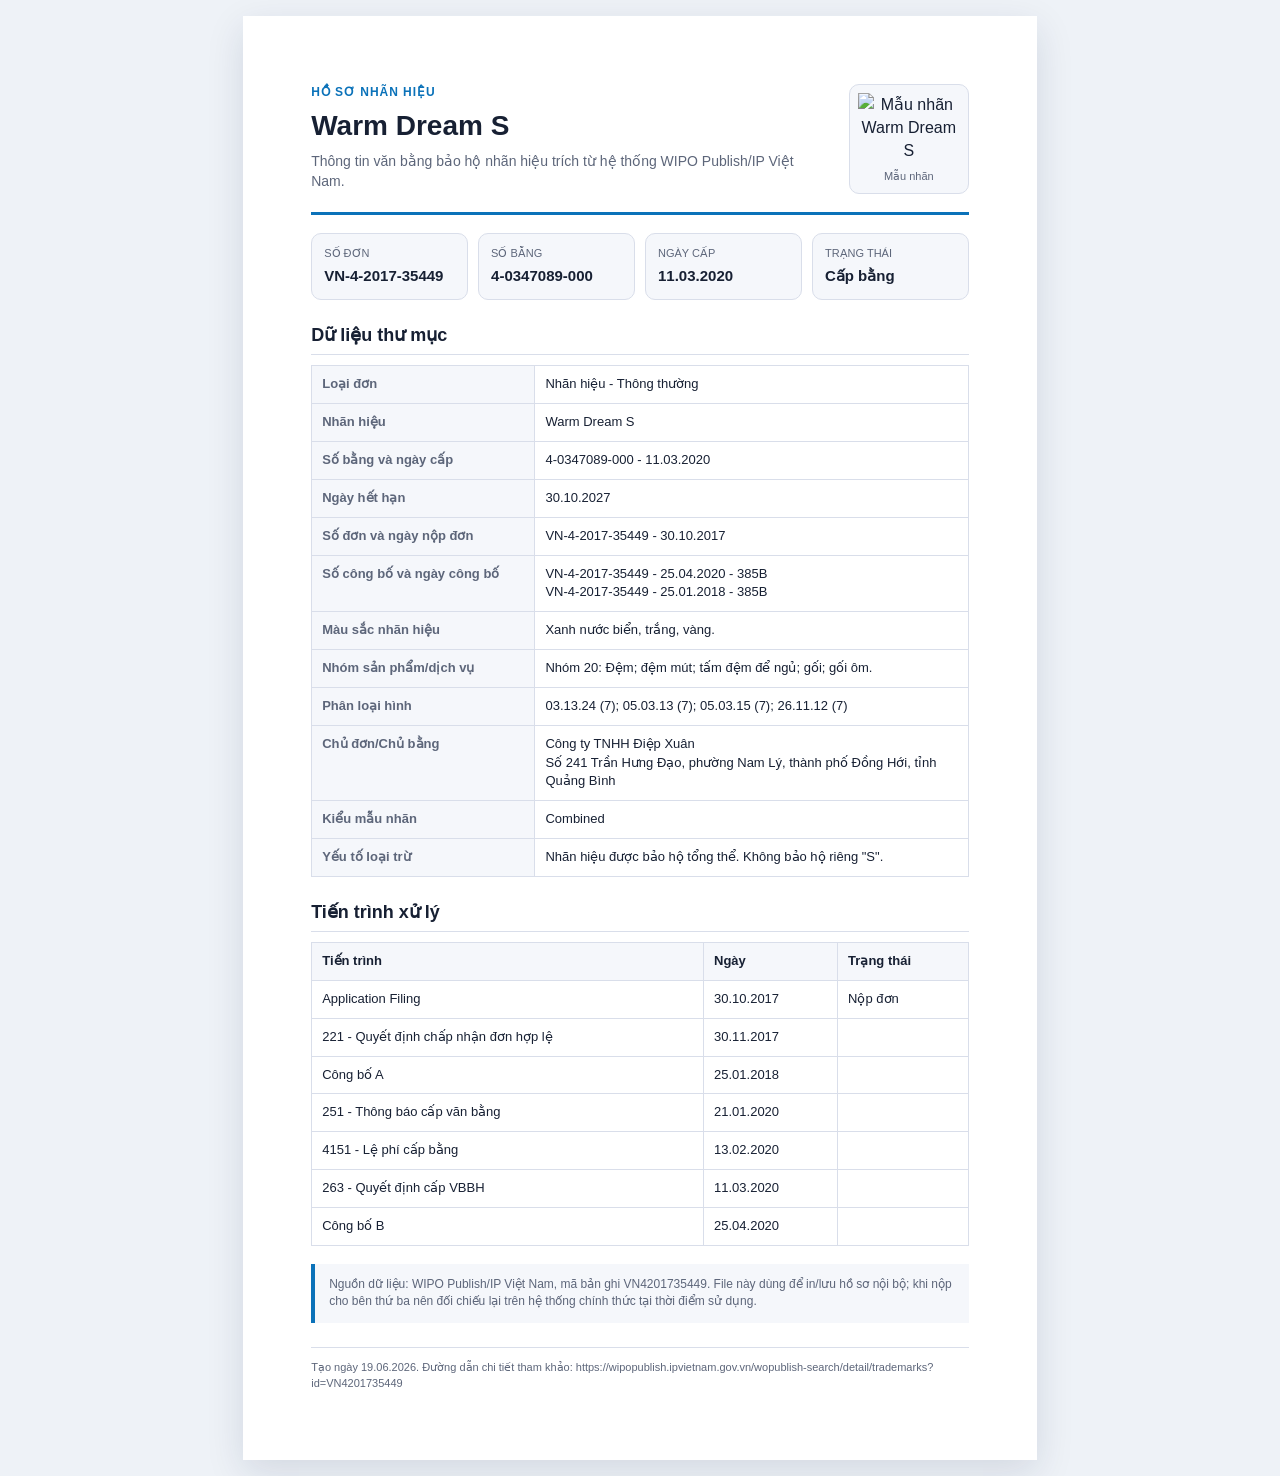
==== documents/trademark-registration.html @ f6feff12 "docs: add printable trademark registration" ====
<!doctype html>
<html lang="vi">
<head>
  <meta charset="utf-8">
  <meta name="viewport" content="width=device-width, initial-scale=1">
  <title>Thông tin văn bằng bảo hộ nhãn hiệu Warm Dream S</title>
  <style>
    :root {
      color-scheme: light;
      --ink: #172033;
      --muted: #5d667a;
      --line: #d9deea;
      --soft: #f5f7fb;
      --brand: #0b72b9;
    }

    * { box-sizing: border-box; }

    body {
      margin: 0;
      font-family: Arial, Helvetica, sans-serif;
      color: var(--ink);
      background: #eef2f7;
      line-height: 1.45;
    }

    .page {
      width: 210mm;
      min-height: 297mm;
      margin: 16px auto;
      padding: 18mm;
      background: #fff;
      box-shadow: 0 12px 36px rgba(20, 35, 70, 0.12);
    }

    .header {
      display: grid;
      grid-template-columns: 1fr 120px;
      gap: 24px;
      align-items: start;
      padding-bottom: 18px;
      border-bottom: 3px solid var(--brand);
    }

    .eyebrow {
      margin: 0 0 8px;
      color: var(--brand);
      font-size: 12px;
      font-weight: 700;
      letter-spacing: 0.08em;
      text-transform: uppercase;
    }

    h1 {
      margin: 0 0 8px;
      font-size: 28px;
      line-height: 1.2;
    }

    .subtitle {
      margin: 0;
      color: var(--muted);
      font-size: 14px;
    }

    .logo-box {
      border: 1px solid var(--line);
      border-radius: 10px;
      padding: 8px;
      text-align: center;
      background: var(--soft);
    }

    .logo-box img {
      display: block;
      max-width: 100%;
      height: auto;
      margin: 0 auto 6px;
    }

    .logo-box span {
      display: block;
      color: var(--muted);
      font-size: 11px;
    }

    .summary {
      display: grid;
      grid-template-columns: repeat(4, 1fr);
      gap: 10px;
      margin: 18px 0;
    }

    .summary-card {
      padding: 12px;
      border: 1px solid var(--line);
      border-radius: 10px;
      background: var(--soft);
    }

    .summary-card span {
      display: block;
      margin-bottom: 4px;
      color: var(--muted);
      font-size: 11px;
      text-transform: uppercase;
    }

    .summary-card strong {
      display: block;
      font-size: 15px;
    }

    h2 {
      margin: 22px 0 10px;
      padding-bottom: 6px;
      border-bottom: 1px solid var(--line);
      font-size: 18px;
    }

    table {
      width: 100%;
      border-collapse: collapse;
      margin: 8px 0 14px;
      font-size: 13px;
    }

    th, td {
      padding: 9px 10px;
      border: 1px solid var(--line);
      vertical-align: top;
    }

    th {
      width: 34%;
      color: var(--muted);
      background: var(--soft);
      text-align: left;
      font-weight: 700;
    }

    .events th {
      width: auto;
      color: var(--ink);
    }

    .note {
      margin: 18px 0 0;
      padding: 12px 14px;
      border-left: 4px solid var(--brand);
      background: var(--soft);
      color: var(--muted);
      font-size: 12px;
    }

    .footer {
      margin-top: 24px;
      padding-top: 12px;
      border-top: 1px solid var(--line);
      color: var(--muted);
      font-size: 11px;
    }

    @media print {
      body { background: #fff; }
      .page {
        width: auto;
        min-height: auto;
        margin: 0;
        padding: 0;
        box-shadow: none;
      }
      a { color: inherit; text-decoration: none; }
    }

    @page {
      size: A4;
      margin: 16mm;
    }
  </style>
</head>
<body>
  <main class="page">
    <header class="header">
      <div>
        <p class="eyebrow">Hồ sơ nhãn hiệu</p>
        <h1>Warm Dream S</h1>
        <p class="subtitle">Thông tin văn bằng bảo hộ nhãn hiệu trích từ hệ thống WIPO Publish/IP Việt Nam.</p>
      </div>
      <div class="logo-box">
        <img src="https://wipopublish.ipvietnam.gov.vn/wopublish-search/service/trademarks/application/VN4201735449/logo?noLogo=true" alt="Mẫu nhãn Warm Dream S">
        <span>Mẫu nhãn</span>
      </div>
    </header>

    <section class="summary" aria-label="Tóm tắt">
      <div class="summary-card"><span>Số đơn</span><strong>VN-4-2017-35449</strong></div>
      <div class="summary-card"><span>Số bằng</span><strong>4-0347089-000</strong></div>
      <div class="summary-card"><span>Ngày cấp</span><strong>11.03.2020</strong></div>
      <div class="summary-card"><span>Trạng thái</span><strong>Cấp bằng</strong></div>
    </section>

    <section>
      <h2>Dữ liệu thư mục</h2>
      <table>
        <tbody>
          <tr><th>Loại đơn</th><td>Nhãn hiệu - Thông thường</td></tr>
          <tr><th>Nhãn hiệu</th><td>Warm Dream S</td></tr>
          <tr><th>Số bằng và ngày cấp</th><td>4-0347089-000 - 11.03.2020</td></tr>
          <tr><th>Ngày hết hạn</th><td>30.10.2027</td></tr>
          <tr><th>Số đơn và ngày nộp đơn</th><td>VN-4-2017-35449 - 30.10.2017</td></tr>
          <tr><th>Số công bố và ngày công bố</th><td>VN-4-2017-35449 - 25.04.2020 - 385B<br>VN-4-2017-35449 - 25.01.2018 - 385B</td></tr>
          <tr><th>Màu sắc nhãn hiệu</th><td>Xanh nước biển, trắng, vàng.</td></tr>
          <tr><th>Nhóm sản phẩm/dịch vụ</th><td>Nhóm 20: Đệm; đệm mút; tấm đệm để ngủ; gối; gối ôm.</td></tr>
          <tr><th>Phân loại hình</th><td>03.13.24 (7); 05.03.13 (7); 05.03.15 (7); 26.11.12 (7)</td></tr>
          <tr><th>Chủ đơn/Chủ bằng</th><td>Công ty TNHH Điệp Xuân<br>Số 241 Trần Hưng Đạo, phường Nam Lý, thành phố Đồng Hới, tỉnh Quảng Bình</td></tr>
          <tr><th>Kiểu mẫu nhãn</th><td>Combined</td></tr>
          <tr><th>Yếu tố loại trừ</th><td>Nhãn hiệu được bảo hộ tổng thể. Không bảo hộ riêng "S".</td></tr>
        </tbody>
      </table>
    </section>

    <section>
      <h2>Tiến trình xử lý</h2>
      <table class="events">
        <thead>
          <tr><th>Tiến trình</th><th>Ngày</th><th>Trạng thái</th></tr>
        </thead>
        <tbody>
          <tr><td>Application Filing</td><td>30.10.2017</td><td>Nộp đơn</td></tr>
          <tr><td>221 - Quyết định chấp nhận đơn hợp lệ</td><td>30.11.2017</td><td></td></tr>
          <tr><td>Công bố A</td><td>25.01.2018</td><td></td></tr>
          <tr><td>251 - Thông báo cấp văn bằng</td><td>21.01.2020</td><td></td></tr>
          <tr><td>4151 - Lệ phí cấp bằng</td><td>13.02.2020</td><td></td></tr>
          <tr><td>263 - Quyết định cấp VBBH</td><td>11.03.2020</td><td></td></tr>
          <tr><td>Công bố B</td><td>25.04.2020</td><td></td></tr>
        </tbody>
      </table>
    </section>

    <p class="note">Nguồn dữ liệu: WIPO Publish/IP Việt Nam, mã bản ghi VN4201735449. File này dùng để in/lưu hồ sơ nội bộ; khi nộp cho bên thứ ba nên đối chiếu lại trên hệ thống chính thức tại thời điểm sử dụng.</p>

    <footer class="footer">
      Tạo ngày 19.06.2026. Đường dẫn chi tiết tham khảo: https://wipopublish.ipvietnam.gov.vn/wopublish-search/detail/trademarks?id=VN4201735449
    </footer>
  </main>
</body>
</html>
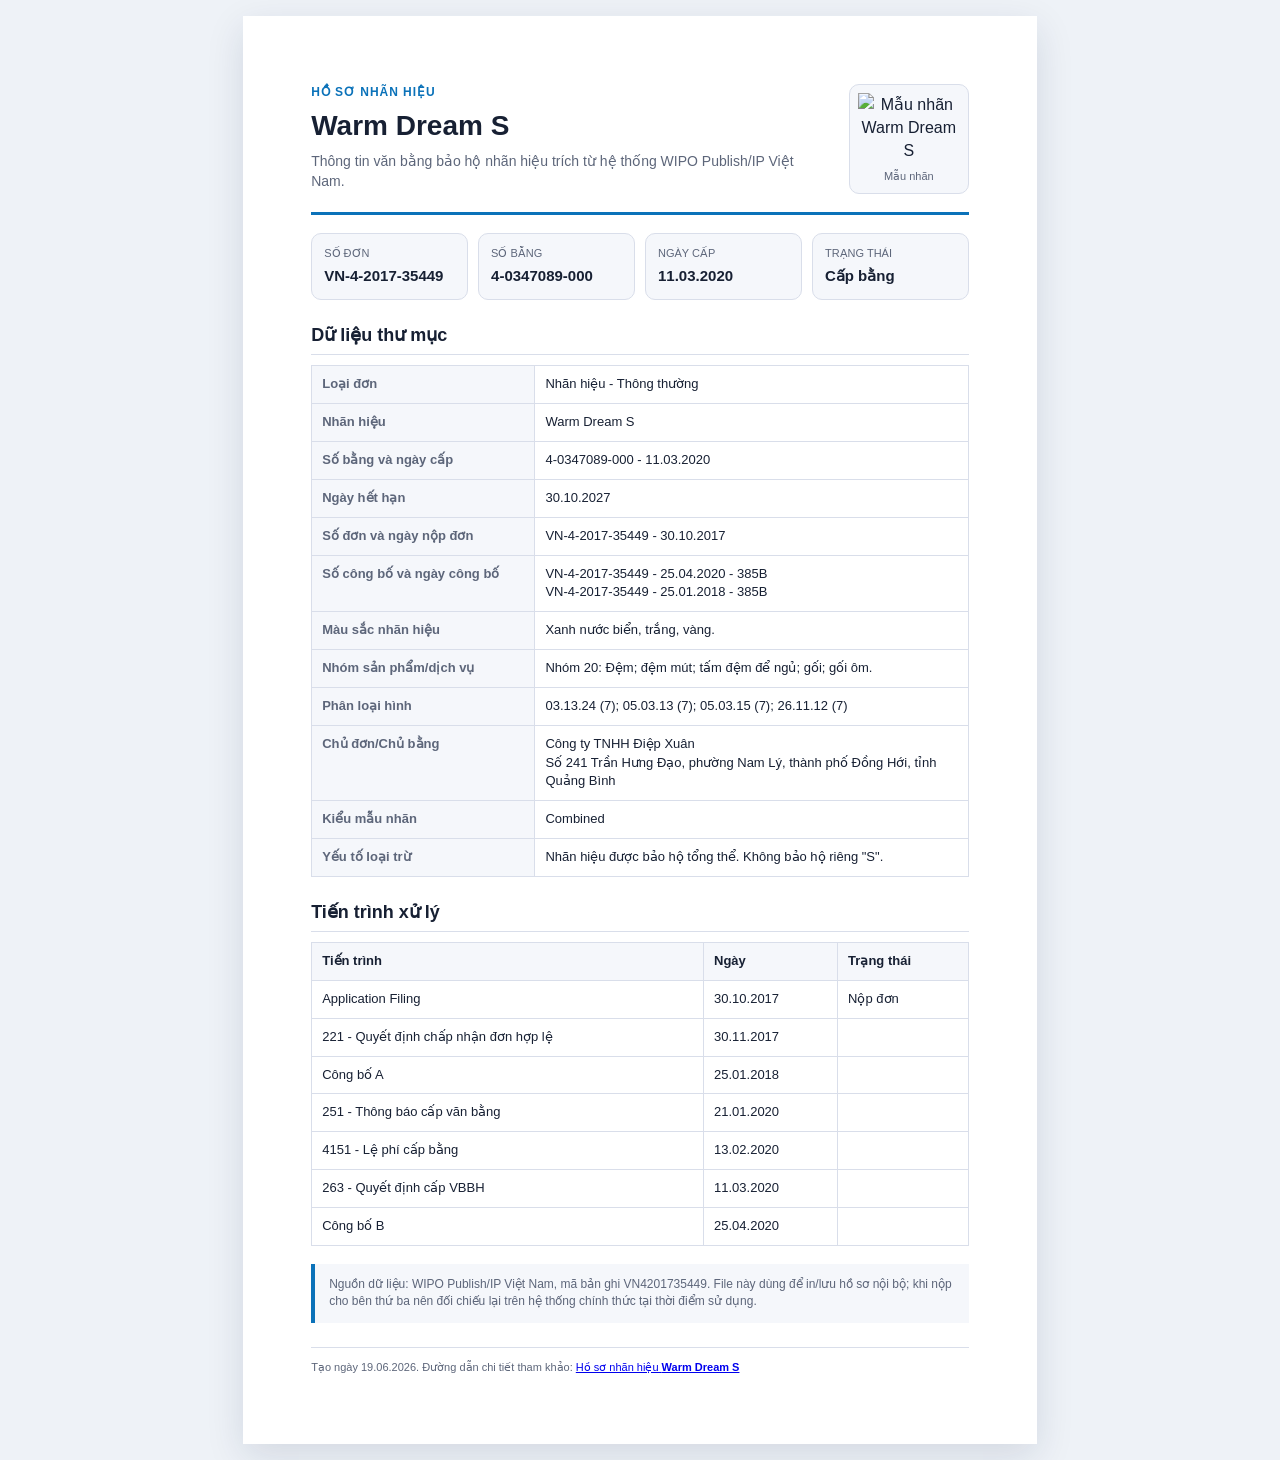
==== commit c9fc2891: "Update trademark-registration.html" ====
--- a/documents/trademark-registration.html
+++ b/documents/trademark-registration.html
@@ -241,7 +241,10 @@
     <p class="note">Nguồn dữ liệu: WIPO Publish/IP Việt Nam, mã bản ghi VN4201735449. File này dùng để in/lưu hồ sơ nội bộ; khi nộp cho bên thứ ba nên đối chiếu lại trên hệ thống chính thức tại thời điểm sử dụng.</p>
 
     <footer class="footer">
-      Tạo ngày 19.06.2026. Đường dẫn chi tiết tham khảo: https://wipopublish.ipvietnam.gov.vn/wopublish-search/detail/trademarks?id=VN4201735449
+      Tạo ngày 19.06.2026. Đường dẫn chi tiết tham khảo: 
+      <a href="https://wipopublish.ipvietnam.gov.vn/wopublish-search/public/detail/trademarks?id=VN4201735449">
+        Hồ sơ nhãn hiệu <b>Warm Dream S</b>
+      </a>
     </footer>
   </main>
 </body>
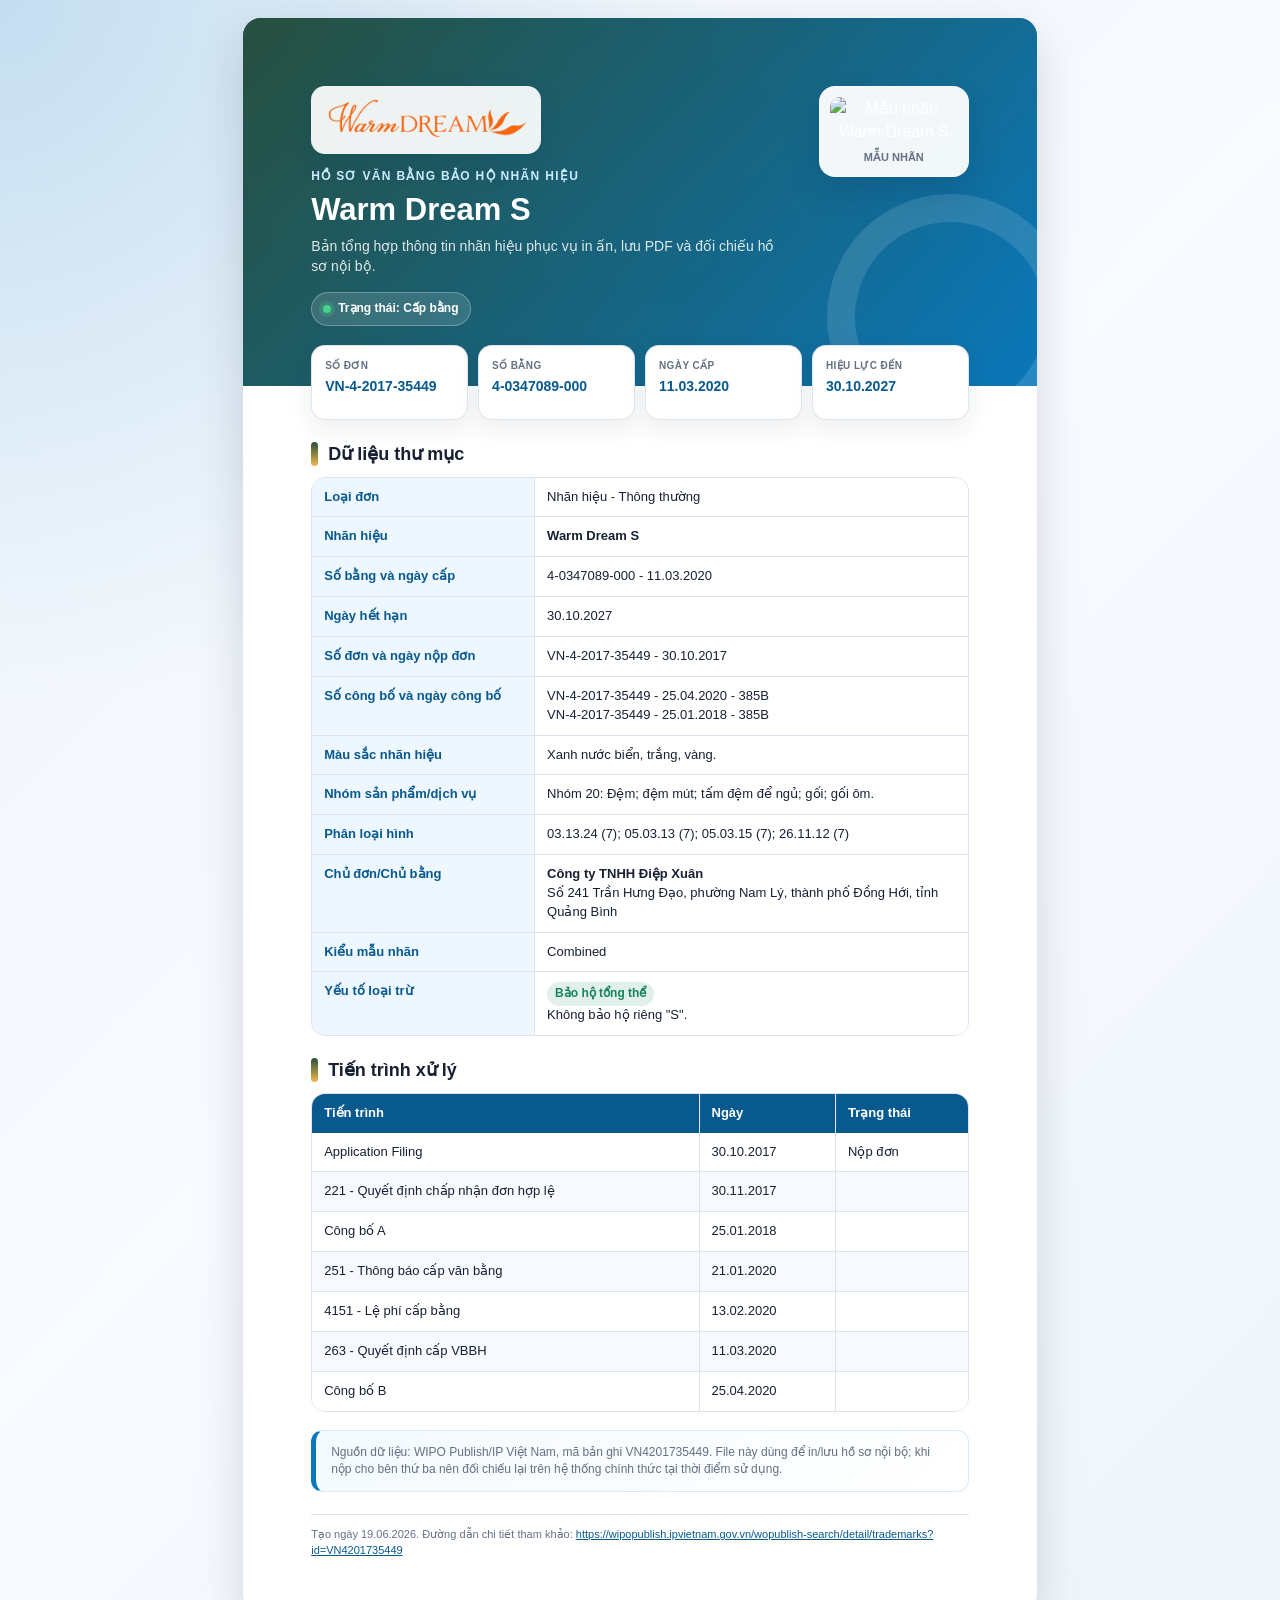
==== commit 9391927e: "docs: style trademark print document" ====
--- a/documents/trademark-registration.html
+++ b/documents/trademark-registration.html
@@ -8,10 +8,15 @@
     :root {
       color-scheme: light;
       --ink: #172033;
-      --muted: #5d667a;
-      --line: #d9deea;
-      --soft: #f5f7fb;
-      --brand: #0b72b9;
+      --muted: #647084;
+      --line: #dce3ef;
+      --soft: #f6f9fd;
+      --soft-2: #eef6ff;
+      --brand: #0877bd;
+      --brand-dark: #07598e;
+      --accent: #f2b84b;
+      --warm-green: #274f3d;
+      --success: #17845b;
     }
 
     * { box-sizing: border-box; }
@@ -20,146 +25,256 @@
       margin: 0;
       font-family: Arial, Helvetica, sans-serif;
       color: var(--ink);
-      background: #eef2f7;
+      background:
+        radial-gradient(circle at top left, rgba(8, 119, 189, 0.18), transparent 34%),
+        linear-gradient(135deg, #edf4fb 0%, #f8fbff 48%, #eef5fb 100%);
       line-height: 1.45;
     }
 
     .page {
       width: 210mm;
       min-height: 297mm;
-      margin: 16px auto;
-      padding: 18mm;
+      margin: 18px auto;
+      overflow: hidden;
       background: #fff;
-      box-shadow: 0 12px 36px rgba(20, 35, 70, 0.12);
-    }
-
-    .header {
+      border-radius: 18px;
+      box-shadow: 0 18px 48px rgba(23, 32, 51, 0.16);
+    }
+
+    .hero {
+      position: relative;
       display: grid;
-      grid-template-columns: 1fr 120px;
-      gap: 24px;
+      grid-template-columns: 1fr 150px;
+      gap: 26px;
       align-items: start;
-      padding-bottom: 18px;
-      border-bottom: 3px solid var(--brand);
+      padding: 18mm 18mm 16mm;
+      color: #fff;
+      background:
+        linear-gradient(135deg, rgba(39, 79, 61, 0.97), rgba(8, 119, 189, 0.88)),
+        linear-gradient(45deg, #274f3d, #0f8bd3);
+    }
+
+    .hero::after {
+      content: "";
+      position: absolute;
+      right: -36px;
+      bottom: -54px;
+      width: 190px;
+      height: 190px;
+      border: 28px solid rgba(255, 255, 255, 0.12);
+      border-radius: 50%;
+    }
+
+    .brand-logo {
+      display: block;
+      width: 230px;
+      max-width: 100%;
+      height: auto;
+      margin: 0 0 14px;
+      padding: 8px 12px;
+      border-radius: 14px;
+      background: rgba(255, 255, 255, 0.92);
+      box-shadow: 0 10px 24px rgba(7, 61, 104, 0.18);
     }
 
     .eyebrow {
       margin: 0 0 8px;
-      color: var(--brand);
+      color: #cbe9ff;
       font-size: 12px;
       font-weight: 700;
-      letter-spacing: 0.08em;
+      letter-spacing: 0.11em;
       text-transform: uppercase;
     }
 
     h1 {
       margin: 0 0 8px;
-      font-size: 28px;
-      line-height: 1.2;
+      font-size: 31px;
+      line-height: 1.12;
     }
 
     .subtitle {
+      max-width: 520px;
       margin: 0;
-      color: var(--muted);
+      color: rgba(255, 255, 255, 0.86);
       font-size: 14px;
     }
 
+    .status-pill {
+      display: inline-flex;
+      gap: 7px;
+      align-items: center;
+      margin-top: 16px;
+      padding: 7px 11px;
+      border: 1px solid rgba(255, 255, 255, 0.28);
+      border-radius: 999px;
+      background: rgba(255, 255, 255, 0.13);
+      color: #fff;
+      font-size: 12px;
+      font-weight: 700;
+    }
+
+    .status-dot {
+      width: 8px;
+      height: 8px;
+      border-radius: 999px;
+      background: #45d18d;
+      box-shadow: 0 0 0 4px rgba(69, 209, 141, 0.2);
+    }
+
     .logo-box {
-      border: 1px solid var(--line);
-      border-radius: 10px;
-      padding: 8px;
+      position: relative;
+      z-index: 1;
+      padding: 10px;
+      border: 1px solid rgba(255, 255, 255, 0.34);
+      border-radius: 16px;
       text-align: center;
-      background: var(--soft);
+      background: rgba(255, 255, 255, 0.95);
+      box-shadow: 0 16px 30px rgba(7, 61, 104, 0.22);
     }
 
     .logo-box img {
       display: block;
       max-width: 100%;
       height: auto;
-      margin: 0 auto 6px;
+      margin: 0 auto 7px;
+      border-radius: 10px;
     }
 
     .logo-box span {
       display: block;
       color: var(--muted);
       font-size: 11px;
-    }
+      font-weight: 700;
+      text-transform: uppercase;
+    }
+
+    .content { padding: 0 18mm 14mm; }
 
     .summary {
       display: grid;
       grid-template-columns: repeat(4, 1fr);
       gap: 10px;
-      margin: 18px 0;
+      margin: -11mm 0 17px;
+      position: relative;
+      z-index: 2;
     }
 
     .summary-card {
-      padding: 12px;
-      border: 1px solid var(--line);
-      border-radius: 10px;
-      background: var(--soft);
+      min-height: 75px;
+      padding: 13px;
+      border: 1px solid rgba(220, 227, 239, 0.9);
+      border-radius: 14px;
+      background: #fff;
+      box-shadow: 0 10px 24px rgba(23, 32, 51, 0.08);
     }
 
     .summary-card span {
       display: block;
-      margin-bottom: 4px;
+      margin-bottom: 5px;
       color: var(--muted);
-      font-size: 11px;
+      font-size: 10px;
+      font-weight: 700;
+      letter-spacing: 0.04em;
       text-transform: uppercase;
     }
 
     .summary-card strong {
       display: block;
-      font-size: 15px;
-    }
-
-    h2 {
-      margin: 22px 0 10px;
-      padding-bottom: 6px;
-      border-bottom: 1px solid var(--line);
+      color: var(--brand-dark);
+      font-size: 14px;
+      line-height: 1.25;
+    }
+
+    .section-title {
+      display: flex;
+      gap: 10px;
+      align-items: center;
+      margin: 21px 0 10px;
+      color: var(--ink);
       font-size: 18px;
+    }
+
+    .section-title::before {
+      content: "";
+      width: 7px;
+      height: 24px;
+      border-radius: 999px;
+      background: linear-gradient(180deg, var(--warm-green), var(--accent));
     }
 
     table {
       width: 100%;
-      border-collapse: collapse;
+      overflow: hidden;
+      border-collapse: separate;
+      border-spacing: 0;
       margin: 8px 0 14px;
+      border: 1px solid var(--line);
+      border-radius: 14px;
       font-size: 13px;
     }
 
     th, td {
-      padding: 9px 10px;
-      border: 1px solid var(--line);
+      padding: 10px 12px;
+      border-right: 1px solid var(--line);
+      border-bottom: 1px solid var(--line);
       vertical-align: top;
     }
+
+    tr:last-child th,
+    tr:last-child td { border-bottom: 0; }
+
+    th:last-child,
+    td:last-child { border-right: 0; }
 
     th {
       width: 34%;
-      color: var(--muted);
-      background: var(--soft);
+      color: var(--brand-dark);
+      background: var(--soft-2);
       text-align: left;
       font-weight: 700;
     }
 
-    .events th {
+    td { background: #fff; }
+
+    .events thead th {
       width: auto;
-      color: var(--ink);
+      color: #fff;
+      background: var(--brand-dark);
+    }
+
+    .events tbody tr:nth-child(even) td { background: var(--soft); }
+
+    .protected {
+      display: inline-block;
+      padding: 3px 8px;
+      border-radius: 999px;
+      background: rgba(23, 132, 91, 0.12);
+      color: var(--success);
+      font-size: 12px;
+      font-weight: 700;
     }
 
     .note {
       margin: 18px 0 0;
-      padding: 12px 14px;
-      border-left: 4px solid var(--brand);
-      background: var(--soft);
+      padding: 13px 15px;
+      border: 1px solid #d8e9f8;
+      border-left: 5px solid var(--brand);
+      border-radius: 12px;
+      background: linear-gradient(135deg, #f4faff, #fff);
       color: var(--muted);
       font-size: 12px;
     }
 
     .footer {
-      margin-top: 24px;
+      margin-top: 22px;
       padding-top: 12px;
       border-top: 1px solid var(--line);
       color: var(--muted);
       font-size: 11px;
-    }
+      word-break: break-word;
+    }
+
+    .footer a { color: var(--brand-dark); }
 
     @media print {
       body { background: #fff; }
@@ -167,25 +282,31 @@
         width: auto;
         min-height: auto;
         margin: 0;
-        padding: 0;
+        border-radius: 0;
         box-shadow: none;
       }
+      .hero { padding: 0 0 14mm; }
+      .brand-logo { box-shadow: none; }
+      .content { padding: 0; }
+      .summary { margin-top: -9mm; }
       a { color: inherit; text-decoration: none; }
     }
 
     @page {
       size: A4;
-      margin: 16mm;
+      margin: 14mm;
     }
   </style>
 </head>
 <body>
   <main class="page">
-    <header class="header">
+    <header class="hero">
       <div>
-        <p class="eyebrow">Hồ sơ nhãn hiệu</p>
+        <img class="brand-logo" src="../assets/warm-dream-logo.png" alt="Warm Dream logo">
+        <p class="eyebrow">Hồ sơ văn bằng bảo hộ nhãn hiệu</p>
         <h1>Warm Dream S</h1>
-        <p class="subtitle">Thông tin văn bằng bảo hộ nhãn hiệu trích từ hệ thống WIPO Publish/IP Việt Nam.</p>
+        <p class="subtitle">Bản tổng hợp thông tin nhãn hiệu phục vụ in ấn, lưu PDF và đối chiếu hồ sơ nội bộ.</p>
+        <div class="status-pill"><span class="status-dot"></span>Trạng thái: Cấp bằng</div>
       </div>
       <div class="logo-box">
         <img src="https://wipopublish.ipvietnam.gov.vn/wopublish-search/service/trademarks/application/VN4201735449/logo?noLogo=true" alt="Mẫu nhãn Warm Dream S">
@@ -193,59 +314,58 @@
       </div>
     </header>
 
-    <section class="summary" aria-label="Tóm tắt">
-      <div class="summary-card"><span>Số đơn</span><strong>VN-4-2017-35449</strong></div>
-      <div class="summary-card"><span>Số bằng</span><strong>4-0347089-000</strong></div>
-      <div class="summary-card"><span>Ngày cấp</span><strong>11.03.2020</strong></div>
-      <div class="summary-card"><span>Trạng thái</span><strong>Cấp bằng</strong></div>
-    </section>
-
-    <section>
-      <h2>Dữ liệu thư mục</h2>
-      <table>
-        <tbody>
-          <tr><th>Loại đơn</th><td>Nhãn hiệu - Thông thường</td></tr>
-          <tr><th>Nhãn hiệu</th><td>Warm Dream S</td></tr>
-          <tr><th>Số bằng và ngày cấp</th><td>4-0347089-000 - 11.03.2020</td></tr>
-          <tr><th>Ngày hết hạn</th><td>30.10.2027</td></tr>
-          <tr><th>Số đơn và ngày nộp đơn</th><td>VN-4-2017-35449 - 30.10.2017</td></tr>
-          <tr><th>Số công bố và ngày công bố</th><td>VN-4-2017-35449 - 25.04.2020 - 385B<br>VN-4-2017-35449 - 25.01.2018 - 385B</td></tr>
-          <tr><th>Màu sắc nhãn hiệu</th><td>Xanh nước biển, trắng, vàng.</td></tr>
-          <tr><th>Nhóm sản phẩm/dịch vụ</th><td>Nhóm 20: Đệm; đệm mút; tấm đệm để ngủ; gối; gối ôm.</td></tr>
-          <tr><th>Phân loại hình</th><td>03.13.24 (7); 05.03.13 (7); 05.03.15 (7); 26.11.12 (7)</td></tr>
-          <tr><th>Chủ đơn/Chủ bằng</th><td>Công ty TNHH Điệp Xuân<br>Số 241 Trần Hưng Đạo, phường Nam Lý, thành phố Đồng Hới, tỉnh Quảng Bình</td></tr>
-          <tr><th>Kiểu mẫu nhãn</th><td>Combined</td></tr>
-          <tr><th>Yếu tố loại trừ</th><td>Nhãn hiệu được bảo hộ tổng thể. Không bảo hộ riêng "S".</td></tr>
-        </tbody>
-      </table>
-    </section>
-
-    <section>
-      <h2>Tiến trình xử lý</h2>
-      <table class="events">
-        <thead>
-          <tr><th>Tiến trình</th><th>Ngày</th><th>Trạng thái</th></tr>
-        </thead>
-        <tbody>
-          <tr><td>Application Filing</td><td>30.10.2017</td><td>Nộp đơn</td></tr>
-          <tr><td>221 - Quyết định chấp nhận đơn hợp lệ</td><td>30.11.2017</td><td></td></tr>
-          <tr><td>Công bố A</td><td>25.01.2018</td><td></td></tr>
-          <tr><td>251 - Thông báo cấp văn bằng</td><td>21.01.2020</td><td></td></tr>
-          <tr><td>4151 - Lệ phí cấp bằng</td><td>13.02.2020</td><td></td></tr>
-          <tr><td>263 - Quyết định cấp VBBH</td><td>11.03.2020</td><td></td></tr>
-          <tr><td>Công bố B</td><td>25.04.2020</td><td></td></tr>
-        </tbody>
-      </table>
-    </section>
-
-    <p class="note">Nguồn dữ liệu: WIPO Publish/IP Việt Nam, mã bản ghi VN4201735449. File này dùng để in/lưu hồ sơ nội bộ; khi nộp cho bên thứ ba nên đối chiếu lại trên hệ thống chính thức tại thời điểm sử dụng.</p>
-
-    <footer class="footer">
-      Tạo ngày 19.06.2026. Đường dẫn chi tiết tham khảo: 
-      <a href="https://wipopublish.ipvietnam.gov.vn/wopublish-search/public/detail/trademarks?id=VN4201735449">
-        Hồ sơ nhãn hiệu <b>Warm Dream S</b>
-      </a>
-    </footer>
+    <div class="content">
+      <section class="summary" aria-label="Tóm tắt">
+        <div class="summary-card"><span>Số đơn</span><strong>VN-4-2017-35449</strong></div>
+        <div class="summary-card"><span>Số bằng</span><strong>4-0347089-000</strong></div>
+        <div class="summary-card"><span>Ngày cấp</span><strong>11.03.2020</strong></div>
+        <div class="summary-card"><span>Hiệu lực đến</span><strong>30.10.2027</strong></div>
+      </section>
+
+      <section>
+        <h2 class="section-title">Dữ liệu thư mục</h2>
+        <table>
+          <tbody>
+            <tr><th>Loại đơn</th><td>Nhãn hiệu - Thông thường</td></tr>
+            <tr><th>Nhãn hiệu</th><td><strong>Warm Dream S</strong></td></tr>
+            <tr><th>Số bằng và ngày cấp</th><td>4-0347089-000 - 11.03.2020</td></tr>
+            <tr><th>Ngày hết hạn</th><td>30.10.2027</td></tr>
+            <tr><th>Số đơn và ngày nộp đơn</th><td>VN-4-2017-35449 - 30.10.2017</td></tr>
+            <tr><th>Số công bố và ngày công bố</th><td>VN-4-2017-35449 - 25.04.2020 - 385B<br>VN-4-2017-35449 - 25.01.2018 - 385B</td></tr>
+            <tr><th>Màu sắc nhãn hiệu</th><td>Xanh nước biển, trắng, vàng.</td></tr>
+            <tr><th>Nhóm sản phẩm/dịch vụ</th><td>Nhóm 20: Đệm; đệm mút; tấm đệm để ngủ; gối; gối ôm.</td></tr>
+            <tr><th>Phân loại hình</th><td>03.13.24 (7); 05.03.13 (7); 05.03.15 (7); 26.11.12 (7)</td></tr>
+            <tr><th>Chủ đơn/Chủ bằng</th><td><strong>Công ty TNHH Điệp Xuân</strong><br>Số 241 Trần Hưng Đạo, phường Nam Lý, thành phố Đồng Hới, tỉnh Quảng Bình</td></tr>
+            <tr><th>Kiểu mẫu nhãn</th><td>Combined</td></tr>
+            <tr><th>Yếu tố loại trừ</th><td><span class="protected">Bảo hộ tổng thể</span><br>Không bảo hộ riêng "S".</td></tr>
+          </tbody>
+        </table>
+      </section>
+
+      <section>
+        <h2 class="section-title">Tiến trình xử lý</h2>
+        <table class="events">
+          <thead>
+            <tr><th>Tiến trình</th><th>Ngày</th><th>Trạng thái</th></tr>
+          </thead>
+          <tbody>
+            <tr><td>Application Filing</td><td>30.10.2017</td><td>Nộp đơn</td></tr>
+            <tr><td>221 - Quyết định chấp nhận đơn hợp lệ</td><td>30.11.2017</td><td></td></tr>
+            <tr><td>Công bố A</td><td>25.01.2018</td><td></td></tr>
+            <tr><td>251 - Thông báo cấp văn bằng</td><td>21.01.2020</td><td></td></tr>
+            <tr><td>4151 - Lệ phí cấp bằng</td><td>13.02.2020</td><td></td></tr>
+            <tr><td>263 - Quyết định cấp VBBH</td><td>11.03.2020</td><td></td></tr>
+            <tr><td>Công bố B</td><td>25.04.2020</td><td></td></tr>
+          </tbody>
+        </table>
+      </section>
+
+      <p class="note">Nguồn dữ liệu: WIPO Publish/IP Việt Nam, mã bản ghi VN4201735449. File này dùng để in/lưu hồ sơ nội bộ; khi nộp cho bên thứ ba nên đối chiếu lại trên hệ thống chính thức tại thời điểm sử dụng.</p>
+
+      <footer class="footer">
+        Tạo ngày 19.06.2026. Đường dẫn chi tiết tham khảo: <a href="https://wipopublish.ipvietnam.gov.vn/wopublish-search/detail/trademarks?id=VN4201735449">https://wipopublish.ipvietnam.gov.vn/wopublish-search/detail/trademarks?id=VN4201735449</a>
+      </footer>
+    </div>
   </main>
 </body>
 </html>
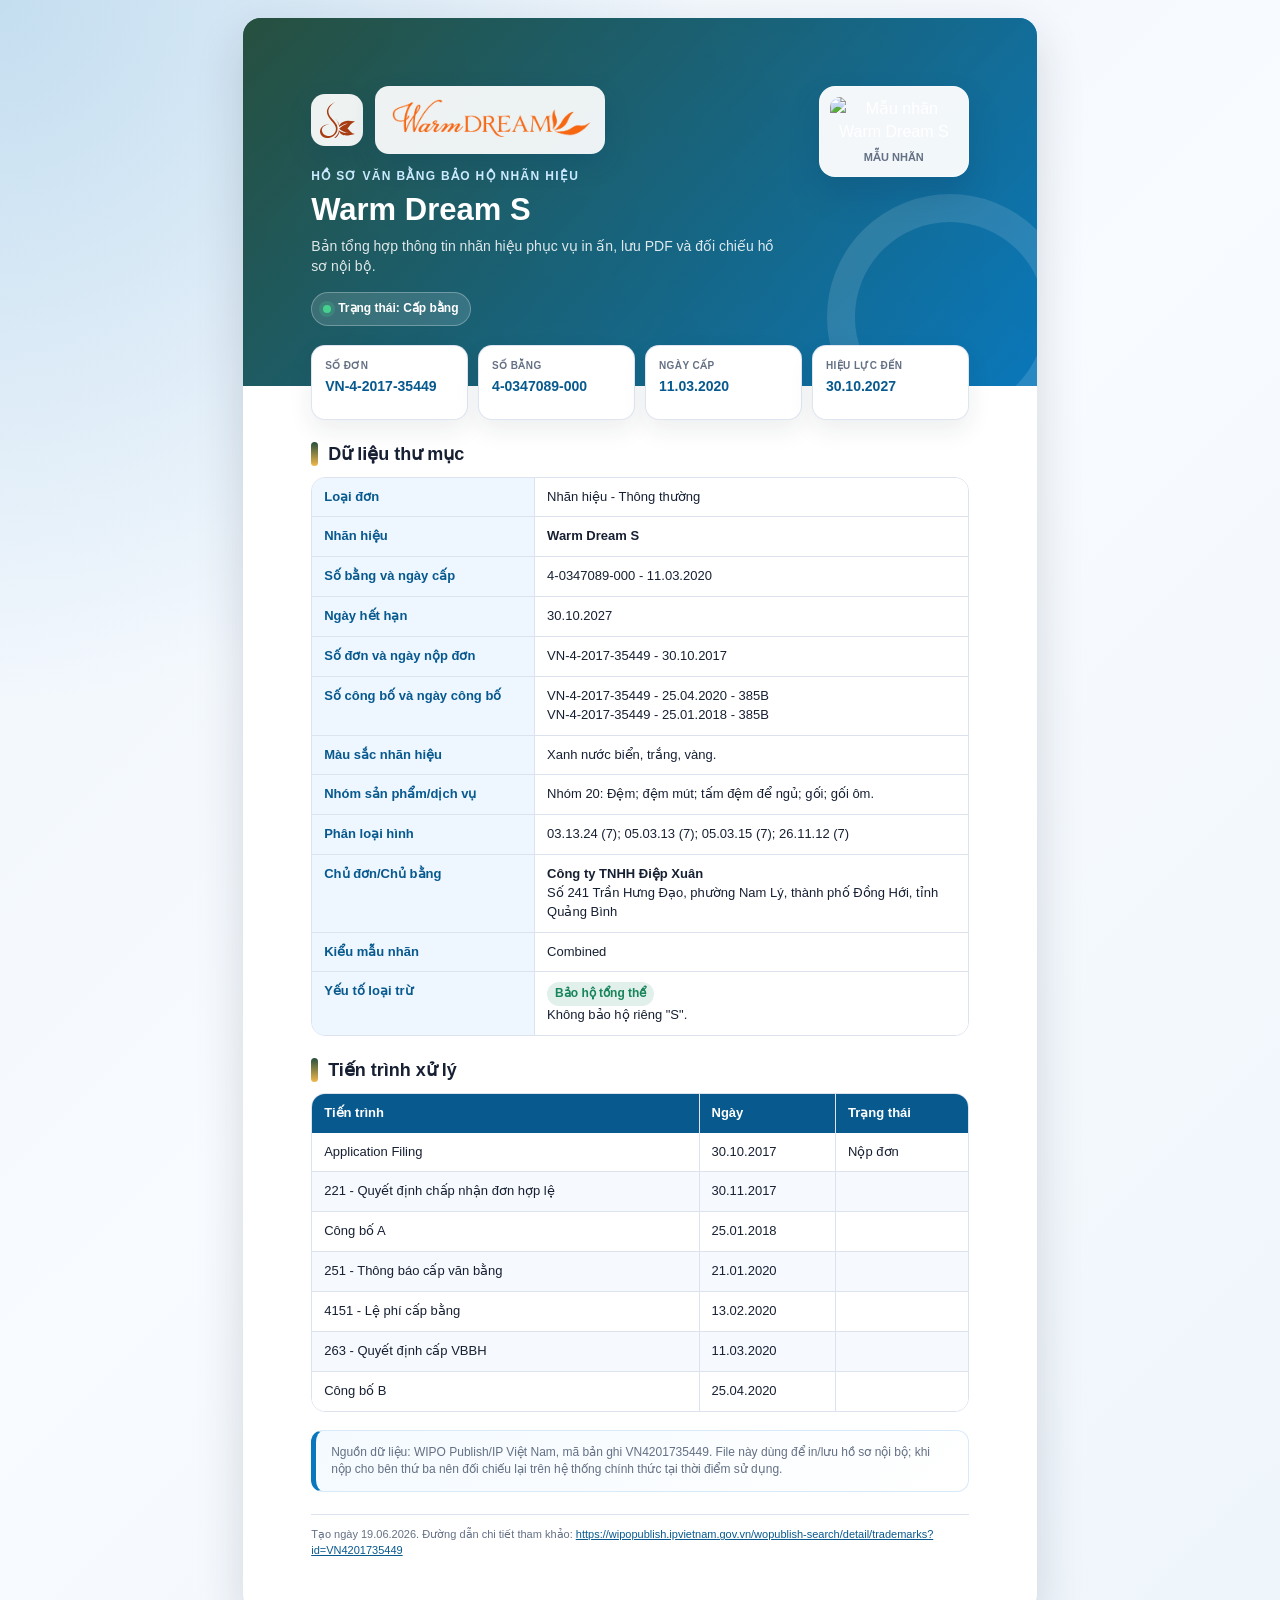
==== commit 5e3b777d: "docs: add trademark document icons" ====
--- a/documents/trademark-registration.html
+++ b/documents/trademark-registration.html
@@ -4,6 +4,7 @@
   <meta charset="utf-8">
   <meta name="viewport" content="width=device-width, initial-scale=1">
   <title>Thông tin văn bằng bảo hộ nhãn hiệu Warm Dream S</title>
+  <link rel="icon" href="../assets/warm-dream-favicon.svg" type="image/svg+xml">
   <style>
     :root {
       color-scheme: light;
@@ -65,12 +66,29 @@
       border-radius: 50%;
     }
 
+    .brand-row {
+      display: flex;
+      gap: 12px;
+      align-items: center;
+      margin: 0 0 14px;
+    }
+
+    .brand-icon {
+      width: 52px;
+      height: 52px;
+      padding: 8px;
+      border-radius: 14px;
+      background: rgba(255, 255, 255, 0.92);
+      box-shadow: 0 10px 24px rgba(7, 61, 104, 0.18);
+      object-fit: contain;
+    }
+
     .brand-logo {
       display: block;
       width: 230px;
       max-width: 100%;
       height: auto;
-      margin: 0 0 14px;
+      margin: 0;
       padding: 8px 12px;
       border-radius: 14px;
       background: rgba(255, 255, 255, 0.92);
@@ -286,7 +304,7 @@
         box-shadow: none;
       }
       .hero { padding: 0 0 14mm; }
-      .brand-logo { box-shadow: none; }
+      .brand-logo, .brand-icon { box-shadow: none; }
       .content { padding: 0; }
       .summary { margin-top: -9mm; }
       a { color: inherit; text-decoration: none; }
@@ -302,7 +320,10 @@
   <main class="page">
     <header class="hero">
       <div>
-        <img class="brand-logo" src="../assets/warm-dream-logo.png" alt="Warm Dream logo">
+        <div class="brand-row">
+          <img class="brand-icon" src="../assets/warm-dream-brand.svg" alt="Warm Dream brand icon">
+          <img class="brand-logo" src="../assets/warm-dream-logo.png" alt="Warm Dream logo">
+        </div>
         <p class="eyebrow">Hồ sơ văn bằng bảo hộ nhãn hiệu</p>
         <h1>Warm Dream S</h1>
         <p class="subtitle">Bản tổng hợp thông tin nhãn hiệu phục vụ in ấn, lưu PDF và đối chiếu hồ sơ nội bộ.</p>
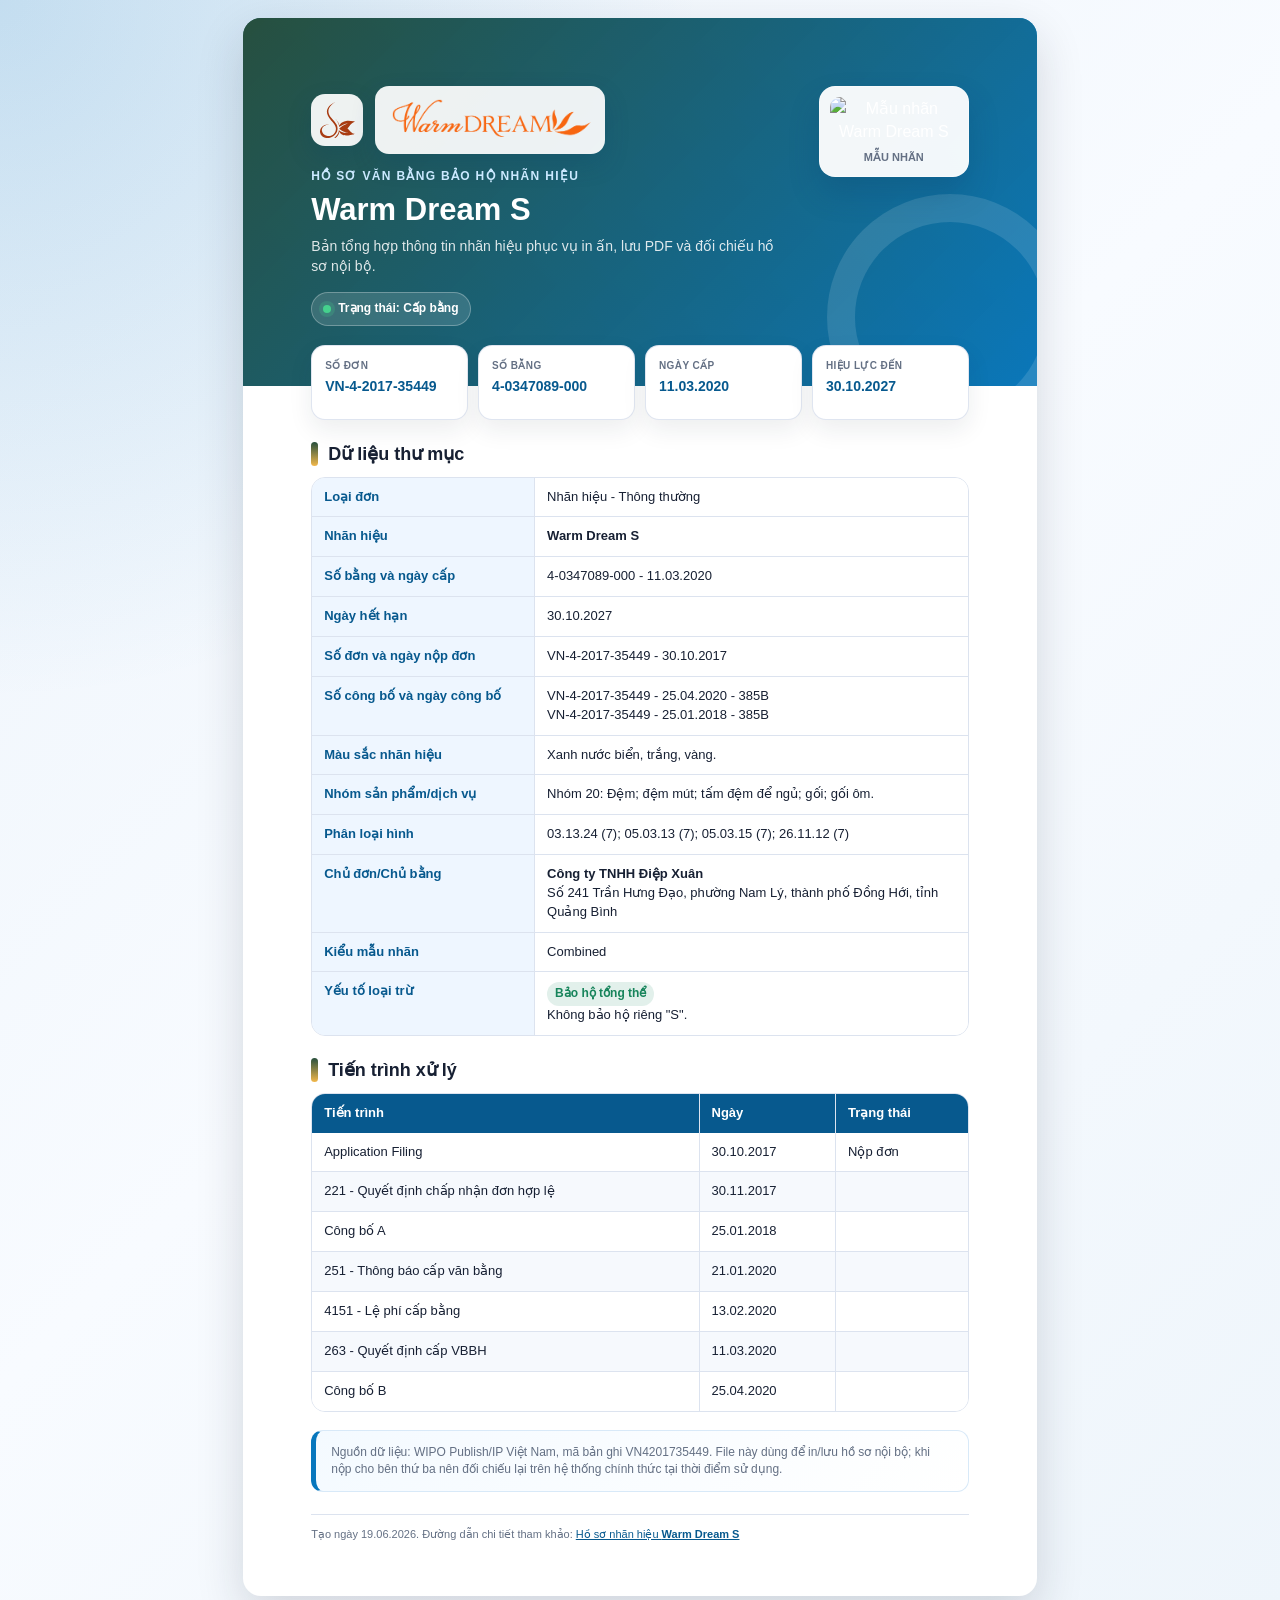
==== commit 0aed70ab: "chore: merge main into trademark styling" ====
--- a/documents/trademark-registration.html
+++ b/documents/trademark-registration.html
@@ -384,7 +384,10 @@
       <p class="note">Nguồn dữ liệu: WIPO Publish/IP Việt Nam, mã bản ghi VN4201735449. File này dùng để in/lưu hồ sơ nội bộ; khi nộp cho bên thứ ba nên đối chiếu lại trên hệ thống chính thức tại thời điểm sử dụng.</p>
 
       <footer class="footer">
-        Tạo ngày 19.06.2026. Đường dẫn chi tiết tham khảo: <a href="https://wipopublish.ipvietnam.gov.vn/wopublish-search/detail/trademarks?id=VN4201735449">https://wipopublish.ipvietnam.gov.vn/wopublish-search/detail/trademarks?id=VN4201735449</a>
+        Tạo ngày 19.06.2026. Đường dẫn chi tiết tham khảo:
+        <a href="https://wipopublish.ipvietnam.gov.vn/wopublish-search/public/detail/trademarks?id=VN4201735449">
+          Hồ sơ nhãn hiệu <b>Warm Dream S</b>
+        </a>
       </footer>
     </div>
   </main>
